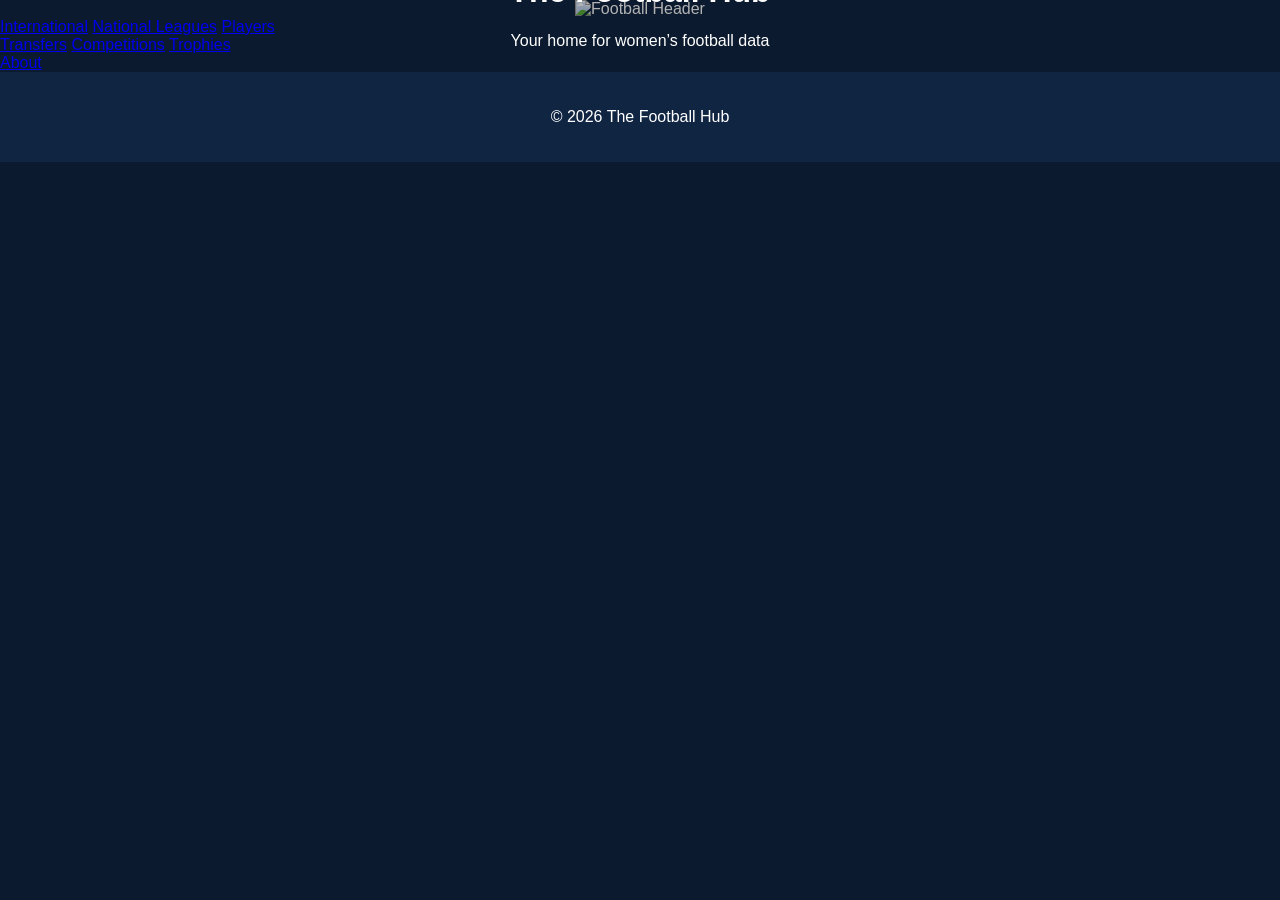
==== index.html @ 7d337dee "Refactor navigation structure and styles in index.html" ====
<!DOCTYPE html>
<html>
<head>
  <meta charset="UTF-8">
  <title>The Football Hub</title>
  <link rel="stylesheet" href="style.css">
</head>

<body>

  <!-- HERO HEADER -->
  <header class="hero-header">
    <img src="header.jpg" alt="Football Header" class="hero-image">
    <div class="hero-text">
      <h1>The Football Hub</h1>
      <p>Your home for women’s football data</p>
    </div>
  </header>

  <!-- DASHBOARD -->
  <section class="dashboard">

    <!-- PRIMARY ROW -->
    <div class="dash-row large">
      <a class="dash-tile" href="international.html">International</a>
      <a class="dash-tile" href="national.html">National Leagues</a>
      <a class="dash-tile" href="players.html">Players</a>
    </div>

    <!-- SECONDARY ROW -->
    <div class="dash-row medium">
      <a class="dash-tile" href="transfers.html">Transfers</a>
      <a class="dash-tile" href="competitions.html">Competitions</a>
      <a class="dash-tile" href="trophies.html">Trophies</a>
    </div>

    <!-- FOOTER ROW -->
    <div class="dash-row wide">
      <a class="dash-tile" href="about.html">About</a>
    </div>

  </section>

  <!-- FOOTER -->
  <footer>
    <p>© 2026 The Football Hub</p>
  </footer>

</body>
</html>
---- style.css ----
body {
  margin: 0;
  font-family: Arial, sans-serif;
  background-color: #0b1a2e;
  color: white;
}

/* HERO HEADER */
.hero-header {
  position: relative;
  text-align: center;
  color: white;
}

.hero-image {
  width: 100%;
  height: 300px;
  object-fit: cover;
  filter: brightness(70%);
}

.hero-text {
  position: absolute;
  top: 50%;
  left: 50%;
  transform: translate(-50%, -50%);
}

/* NAVIGATION */
.main-nav {
  display: flex;
  justify-content: center;
  gap: 20px;
  background-color: #102542;
  padding: 15px;
}

.main-nav a {
  color: white;
  text-decoration: none;
  font-weight: bold;
}

/* LATEST NEWS */
.latest-news {
  padding: 40px;
  text-align: center;
}

.news-grid {
  display: flex;
  justify-content: center;
  gap: 20px;
  flex-wrap: wrap;
}

.news-card {
  background-color: #1c3557;
  padding: 20px;
  width: 250px;
  border-radius: 10px;
}

/* FOOTER */
footer {
  text-align: center;
  padding: 20px;
  background-color: #102542;
}

/* NAV BLOCKS */
.nav-blocks {
  padding: 40px;
  background-color: #F7F7F7;
}

.nav-row {
  display: flex;
  justify-content: center;
  gap: 30px;
  margin-bottom: 30px;
}

.nav-block {
  background-color: #1A1A1A;
  color: #F7F7F7;
  padding: 40px 60px;
  font-size: 24px;
  font-weight: bold;
  text-decoration: none;
  border-radius: 12px;
  transition: 0.3s;
  border: 2px solid #D4AF37;
}

.nav-block:hover {
  background-color: #333333;
  transform: translateY(-5px);
}
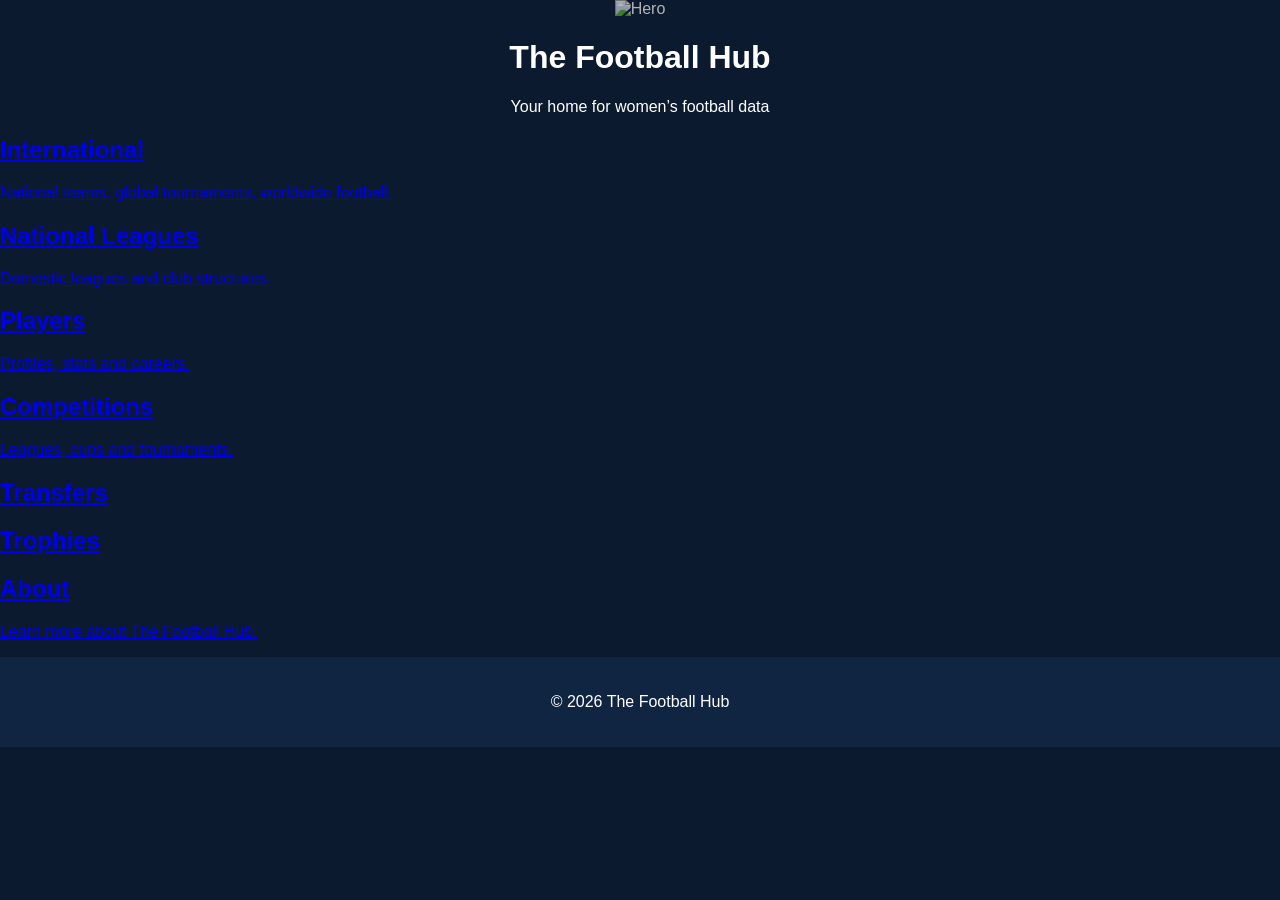
==== commit 2ed98189: "Refactor HTML structure and update class names" ====
--- a/index.html
+++ b/index.html
@@ -8,41 +8,54 @@
 
 <body>
 
-  <!-- HERO HEADER -->
+  <!-- HERO -->
   <header class="hero-header">
-    <img src="header.jpg" alt="Football Header" class="hero-image">
-    <div class="hero-text">
+    <img src="header.jpg" class="hero-image" alt="Hero">
+    <div class="hero-glass">
       <h1>The Football Hub</h1>
       <p>Your home for women’s football data</p>
     </div>
   </header>
 
-  <!-- DASHBOARD -->
-  <section class="dashboard">
+  <!-- EDITORIAL GLASS GRID -->
+  <section class="editorial-grid">
 
-    <!-- PRIMARY ROW -->
-    <div class="dash-row large">
-      <a class="dash-tile" href="international.html">International</a>
-      <a class="dash-tile" href="national.html">National Leagues</a>
-      <a class="dash-tile" href="players.html">Players</a>
-    </div>
+    <a href="international.html" class="glass-tile large-tile">
+      <h2>International</h2>
+      <p>National teams, global tournaments, worldwide football.</p>
+    </a>
 
-    <!-- SECONDARY ROW -->
-    <div class="dash-row medium">
-      <a class="dash-tile" href="transfers.html">Transfers</a>
-      <a class="dash-tile" href="competitions.html">Competitions</a>
-      <a class="dash-tile" href="trophies.html">Trophies</a>
-    </div>
+    <a href="national.html" class="glass-tile medium-tile">
+      <h2>National Leagues</h2>
+      <p>Domestic leagues and club structures.</p>
+    </a>
 
-    <!-- FOOTER ROW -->
-    <div class="dash-row wide">
-      <a class="dash-tile" href="about.html">About</a>
-    </div>
+    <a href="players.html" class="glass-tile medium-tile">
+      <h2>Players</h2>
+      <p>Profiles, stats and careers.</p>
+    </a>
+
+    <a href="competitions.html" class="glass-tile wide-tile">
+      <h2>Competitions</h2>
+      <p>Leagues, cups and tournaments.</p>
+    </a>
+
+    <a href="transfers.html" class="glass-tile small-tile">
+      <h2>Transfers</h2>
+    </a>
+
+    <a href="trophies.html" class="glass-tile small-tile">
+      <h2>Trophies</h2>
+    </a>
+
+    <a href="about.html" class="glass-tile footer-tile">
+      <h2>About</h2>
+      <p>Learn more about The Football Hub.</p>
+    </a>
 
   </section>
 
-  <!-- FOOTER -->
-  <footer>
+  <footer class="footer-glass">
     <p>© 2026 The Football Hub</p>
   </footer>
 
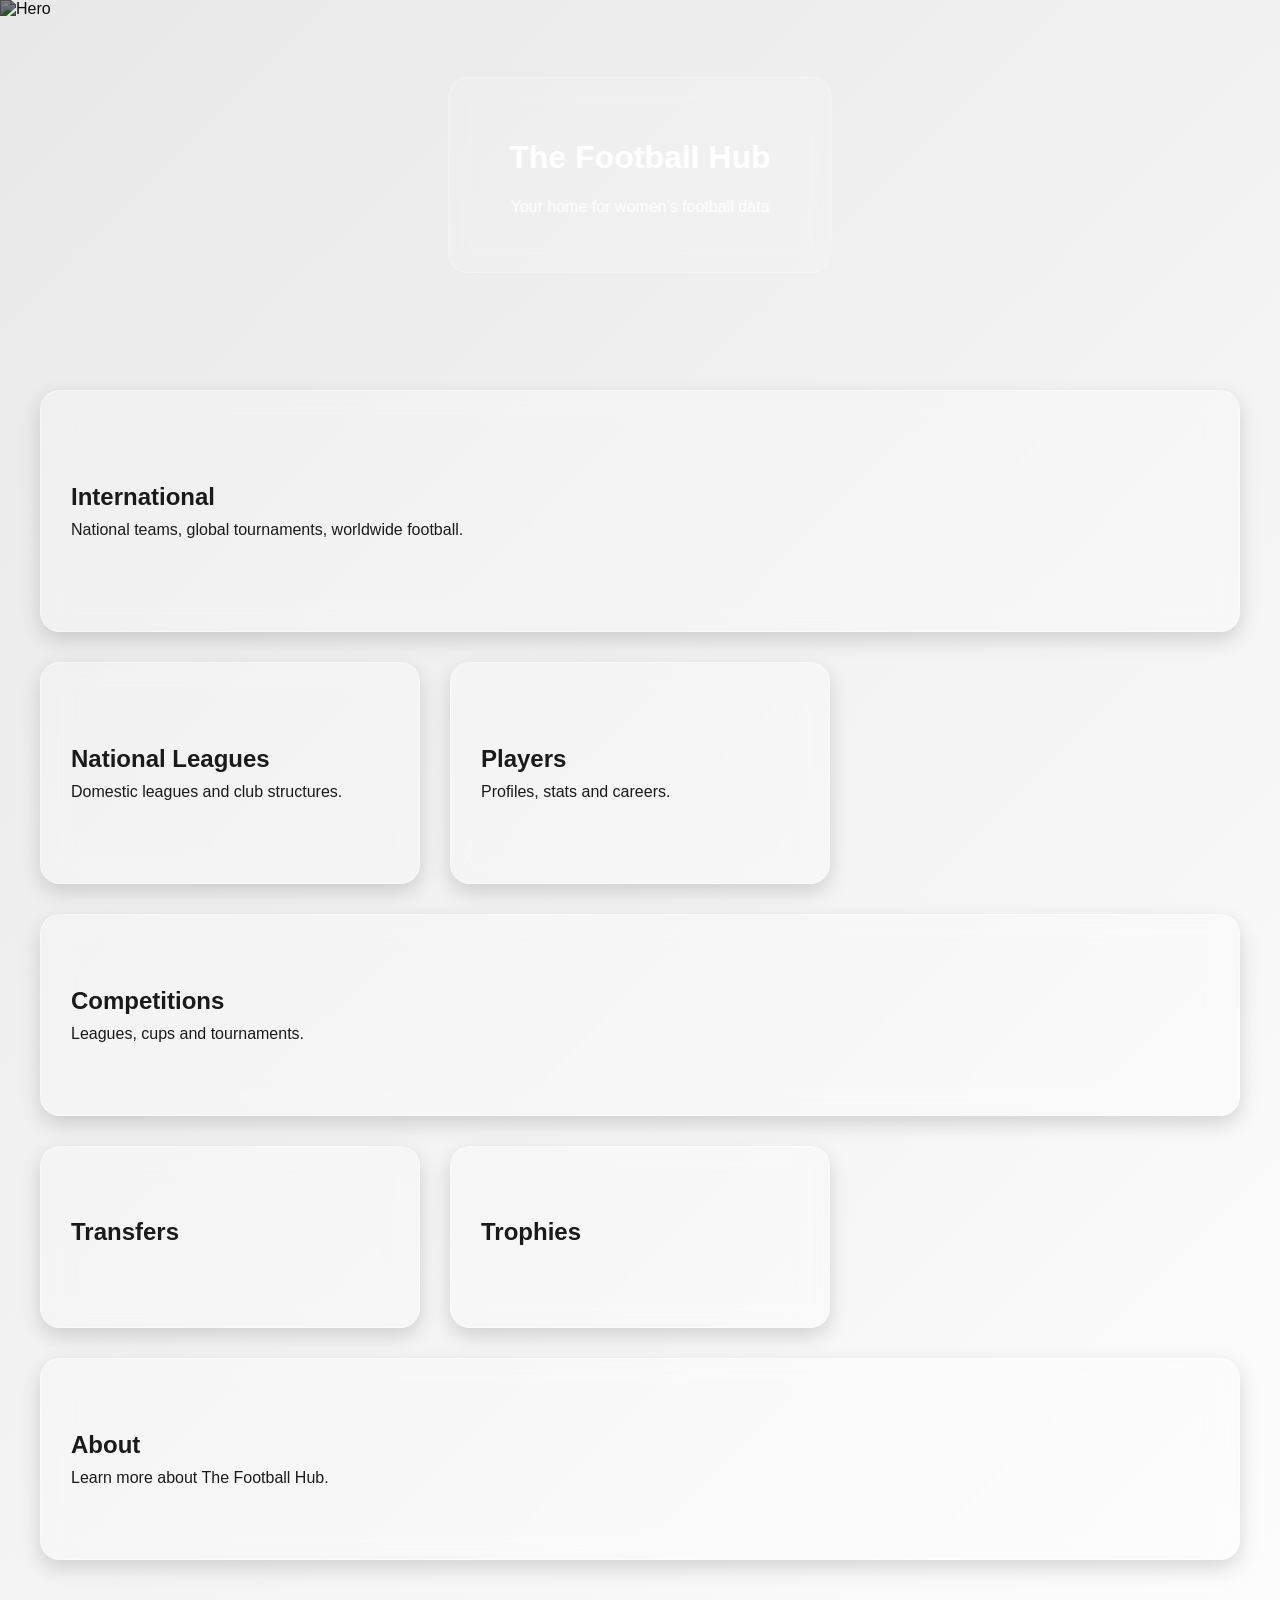
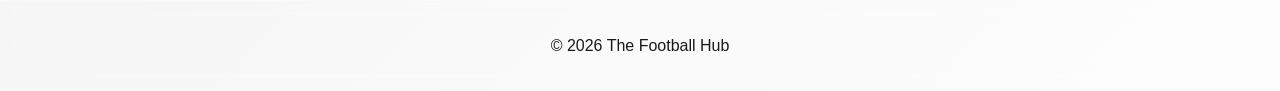
==== commit 0bb51854: "Add cache-busting query parameter to stylesheet" ====
--- a/index.html
+++ b/index.html
@@ -3,7 +3,7 @@
 <head>
   <meta charset="UTF-8">
   <title>The Football Hub</title>
-  <link rel="stylesheet" href="style.css">
+  <link rel="stylesheet" href="style.css?v=2">
 </head>
 
 <body>
--- a/style.css
+++ b/style.css
@@ -1,99 +1,112 @@
+/* GLOBAL */
 body {
   margin: 0;
   font-family: Arial, sans-serif;
-  background-color: #0b1a2e;
-  color: white;
+  background: linear-gradient(135deg, #e8e8e8, #fdfdfd);
+  color: #1A1A1A;
 }
 
-/* HERO HEADER */
+a {
+  text-decoration: none;
+  color: inherit;
+}
+
+/* HERO SECTION */
 .hero-header {
   position: relative;
-  text-align: center;
-  color: white;
+  height: 350px;
+  overflow: hidden;
 }
 
 .hero-image {
   width: 100%;
-  height: 300px;
+  height: 100%;
   object-fit: cover;
-  filter: brightness(70%);
+  filter: brightness(50%);
 }
 
-.hero-text {
+.hero-glass {
   position: absolute;
   top: 50%;
   left: 50%;
   transform: translate(-50%, -50%);
+  padding: 40px 60px;
+  background: rgba(255, 255, 255, 0.15);
+  backdrop-filter: blur(12px);
+  border-radius: 20px;
+  text-align: center;
+  color: #fff;
+  border: 1px solid rgba(255, 255, 255, 0.3);
 }
 
-/* NAVIGATION */
-.main-nav {
-  display: flex;
-  justify-content: center;
-  gap: 20px;
-  background-color: #102542;
-  padding: 15px;
+/* EDITORIAL GRID */
+.editorial-grid {
+  display: grid;
+  grid-template-columns: repeat(3, 1fr);
+  gap: 30px;
+  padding: 40px;
 }
 
-.main-nav a {
-  color: white;
-  text-decoration: none;
-  font-weight: bold;
+/* GLASS TILES */
+.glass-tile {
+  padding: 30px;
+  border-radius: 20px;
+  background: rgba(255, 255, 255, 0.25);
+  backdrop-filter: blur(14px);
+  border: 1px solid rgba(255, 255, 255, 0.35);
+  box-shadow: 0px 8px 20px rgba(0,0,0,0.15);
+  transition: 0.3s;
+  display: flex;
+  flex-direction: column;
+  justify-content: center;
 }
 
-/* LATEST NEWS */
-.latest-news {
-  padding: 40px;
-  text-align: center;
+.glass-tile:hover {
+  transform: translateY(-6px);
+  background: rgba(255, 255, 255, 0.35);
 }
 
-.news-grid {
-  display: flex;
-  justify-content: center;
-  gap: 20px;
-  flex-wrap: wrap;
+.glass-tile h2 {
+  margin: 0 0 10px 0;
+  font-size: 24px;
+  font-weight: bold;
+  color: #1A1A1A;
 }
 
-.news-card {
-  background-color: #1c3557;
-  padding: 20px;
-  width: 250px;
-  border-radius: 10px;
+.glass-tile p {
+  margin: 0;
+  color: #1A1A1A;
+}
+
+/* TILE SIZES */
+.large-tile {
+  grid-column: span 3;
+  height: 180px;
+}
+
+.medium-tile {
+  height: 160px;
+}
+
+.wide-tile {
+  grid-column: span 3;
+  height: 140px;
+}
+
+.small-tile {
+  height: 120px;
+}
+
+.footer-tile {
+  grid-column: span 3;
+  height: 140px;
 }
 
 /* FOOTER */
-footer {
+.footer-glass {
   text-align: center;
   padding: 20px;
-  background-color: #102542;
+  background: rgba(255, 255, 255, 0.25);
+  backdrop-filter: blur(10px);
+  border-top: 1px solid rgba(255, 255, 255, 0.3);
 }
-
-/* NAV BLOCKS */
-.nav-blocks {
-  padding: 40px;
-  background-color: #F7F7F7;
-}
-
-.nav-row {
-  display: flex;
-  justify-content: center;
-  gap: 30px;
-  margin-bottom: 30px;
-}
-
-.nav-block {
-  background-color: #1A1A1A;
-  color: #F7F7F7;
-  padding: 40px 60px;
-  font-size: 24px;
-  font-weight: bold;
-  text-decoration: none;
-  border-radius: 12px;
-  transition: 0.3s;
-  border: 2px solid #D4AF37;
-}
-
-.nav-block:hover {
-  background-color: #333333;
-  transform: translateY(-5px);
-}
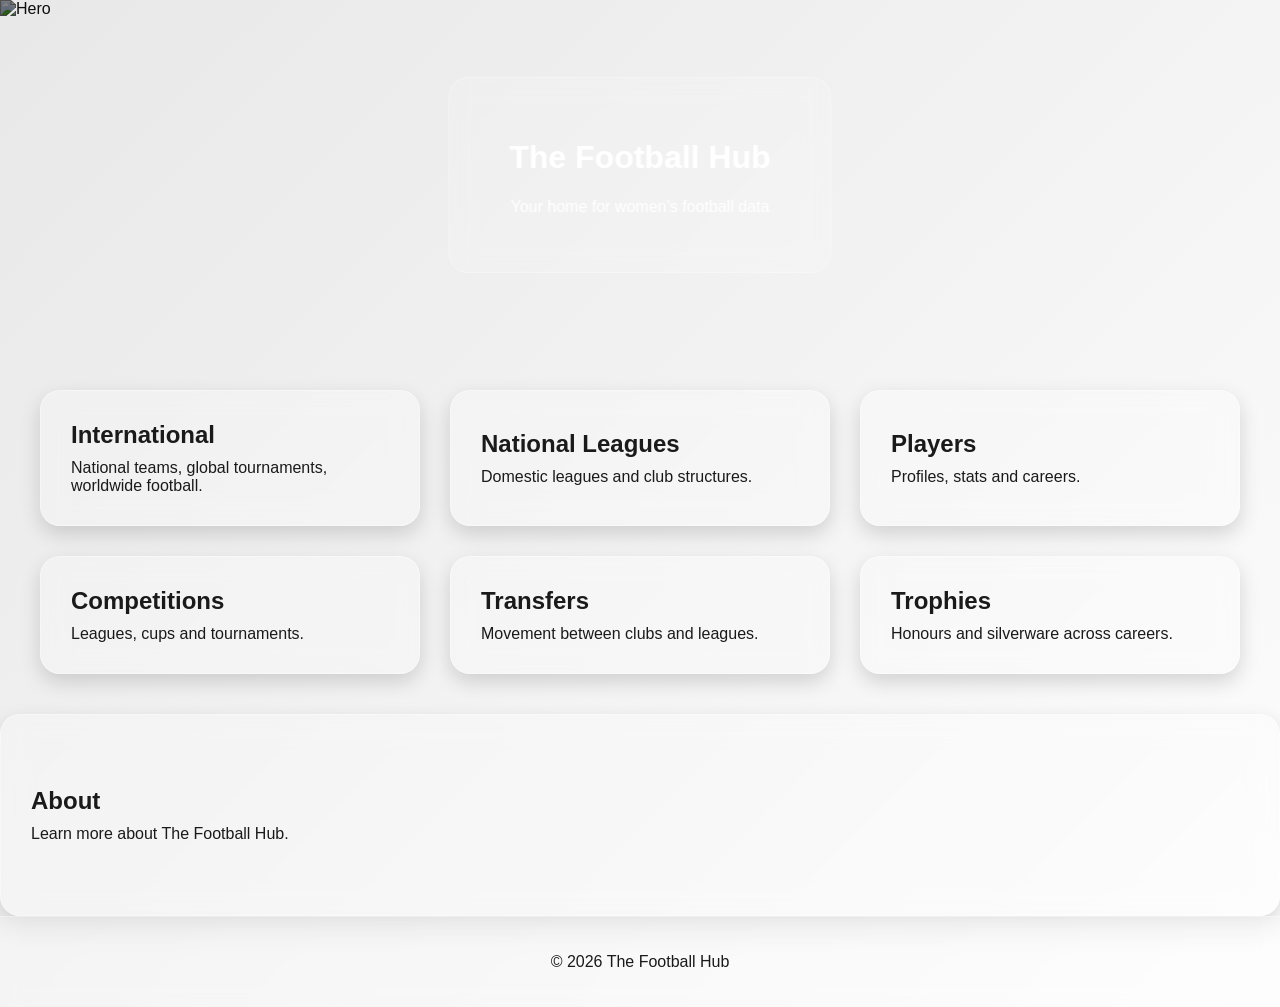
==== commit 059803a6: "Refactor editorial grid links for consistency" ====
--- a/index.html
+++ b/index.html
@@ -18,40 +18,45 @@
   </header>
 
   <!-- EDITORIAL GLASS GRID -->
-  <section class="editorial-grid">
+<section class="editorial-grid">
 
-    <a href="international.html" class="glass-tile large-tile">
-      <h2>International</h2>
-      <p>National teams, global tournaments, worldwide football.</p>
-    </a>
+  <a href="international.html" class="glass-tile">
+    <h2>International</h2>
+    <p>National teams, global tournaments, worldwide football.</p>
+  </a>
 
-    <a href="national.html" class="glass-tile medium-tile">
-      <h2>National Leagues</h2>
-      <p>Domestic leagues and club structures.</p>
-    </a>
+  <a href="national.html" class="glass-tile">
+    <h2>National Leagues</h2>
+    <p>Domestic leagues and club structures.</p>
+  </a>
 
-    <a href="players.html" class="glass-tile medium-tile">
-      <h2>Players</h2>
-      <p>Profiles, stats and careers.</p>
-    </a>
+  <a href="players.html" class="glass-tile">
+    <h2>Players</h2>
+    <p>Profiles, stats and careers.</p>
+  </a>
 
-    <a href="competitions.html" class="glass-tile wide-tile">
-      <h2>Competitions</h2>
-      <p>Leagues, cups and tournaments.</p>
-    </a>
+  <a href="competitions.html" class="glass-tile">
+    <h2>Competitions</h2>
+    <p>Leagues, cups and tournaments.</p>
+  </a>
 
-    <a href="transfers.html" class="glass-tile small-tile">
-      <h2>Transfers</h2>
-    </a>
+  <a href="transfers.html" class="glass-tile">
+    <h2>Transfers</h2>
+    <p>Movement between clubs and leagues.</p>
+  </a>
 
-    <a href="trophies.html" class="glass-tile small-tile">
-      <h2>Trophies</h2>
-    </a>
+  <a href="trophies.html" class="glass-tile">
+    <h2>Trophies</h2>
+    <p>Honours and silverware across careers.</p>
+  </a>
 
-    <a href="about.html" class="glass-tile footer-tile">
-      <h2>About</h2>
-      <p>Learn more about The Football Hub.</p>
-    </a>
+</section>
+
+<a href="about.html" class="glass-tile footer-tile">
+  <h2>About</h2>
+  <p>Learn more about The Football Hub.</p>
+</a>
+
 
   </section>
 
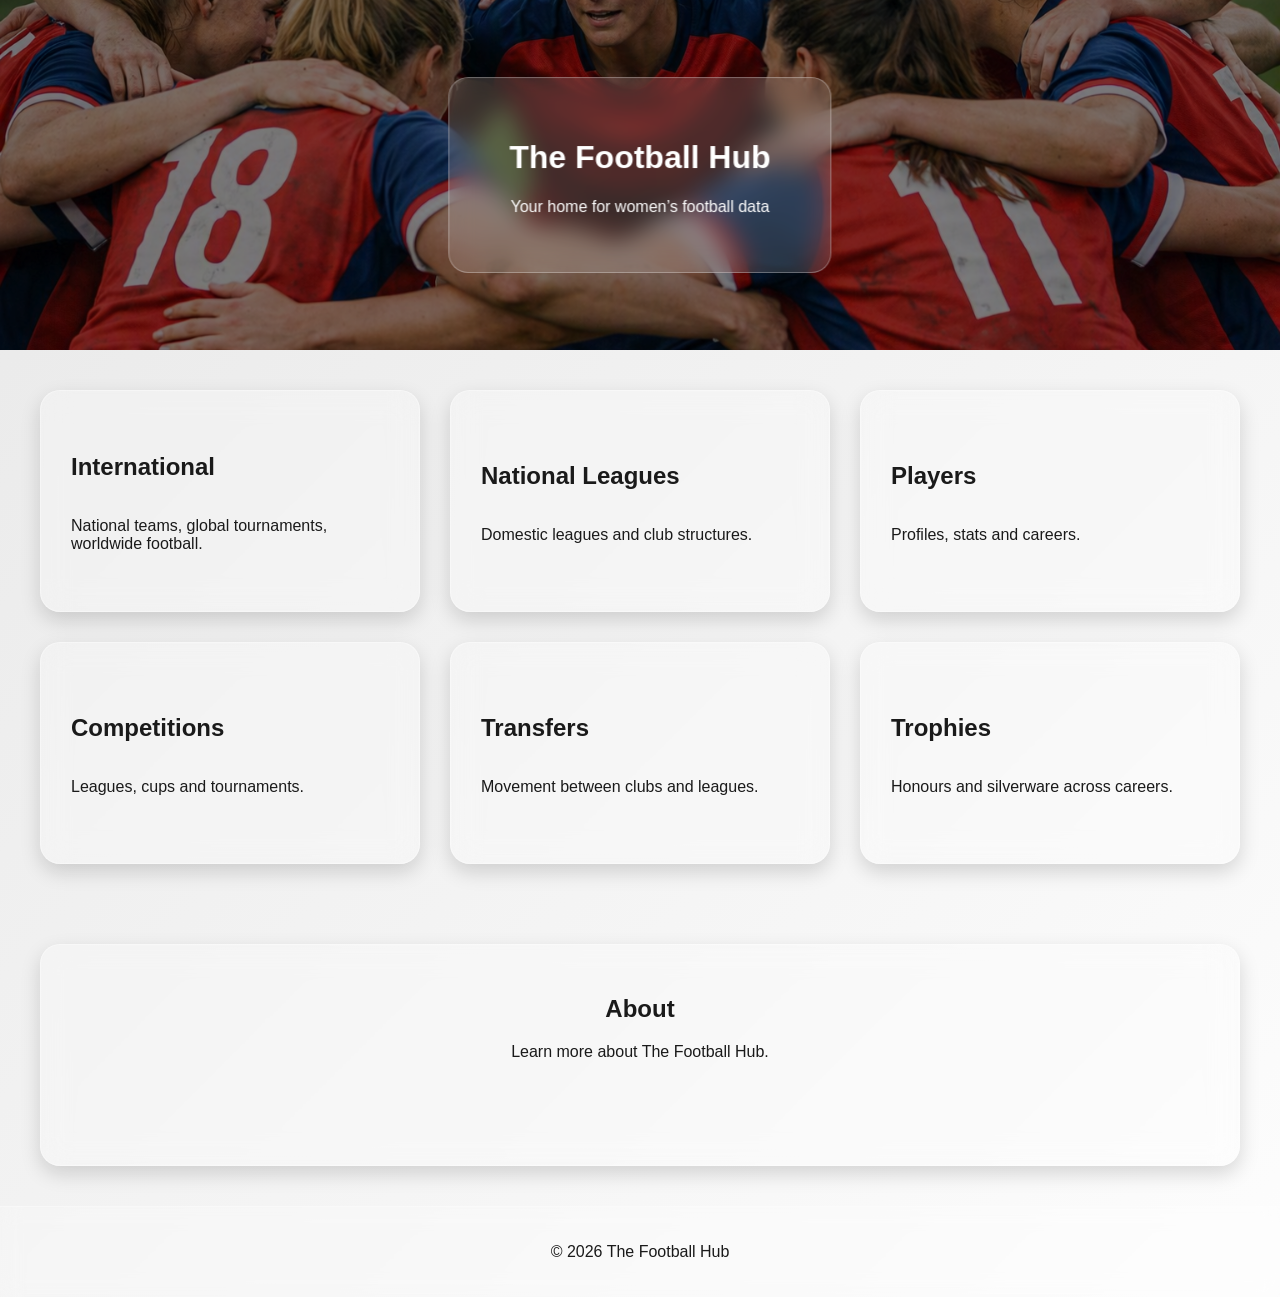
==== commit 3098e9bb: "Replace header image from header.jpg to header.png" ====
--- a/index.html
+++ b/index.html
@@ -10,7 +10,7 @@
 
   <!-- HERO -->
   <header class="hero-header">
-    <img src="header.jpg" class="hero-image" alt="Hero">
+    <img src="header.png" class="hero-image" alt="Hero">
     <div class="hero-glass">
       <h1>The Football Hub</h1>
       <p>Your home for women’s football data</p>
--- a/style.css
+++ b/style.css
@@ -59,6 +59,7 @@
   display: flex;
   flex-direction: column;
   justify-content: center;
+  height: 160px;
 }
 
 .glass-tile:hover {
@@ -66,40 +67,17 @@
   background: rgba(255, 255, 255, 0.35);
 }
 
-.glass-tile h2 {
-  margin: 0 0 10px 0;
-  font-size: 24px;
-  font-weight: bold;
-  color: #1A1A1A;
-}
-
-.glass-tile p {
-  margin: 0;
-  color: #1A1A1A;
-}
-
-/* TILE SIZES */
-.large-tile {
-  grid-column: span 3;
-  height: 180px;
-}
-
-.medium-tile {
-  height: 160px;
-}
-
-.wide-tile {
-  grid-column: span 3;
-  height: 140px;
-}
-
-.small-tile {
-  height: 120px;
-}
-
+/* FOOTER TILE */
 .footer-tile {
-  grid-column: span 3;
-  height: 140px;
+  display: block;
+  margin: 40px;
+  padding: 30px;
+  border-radius: 20px;
+  background: rgba(255, 255, 255, 0.25);
+  backdrop-filter: blur(14px);
+  border: 1px solid rgba(255, 255, 255, 0.35);
+  box-shadow: 0px 8px 20px rgba(0,0,0,0.15);
+  text-align: center;
 }
 
 /* FOOTER */
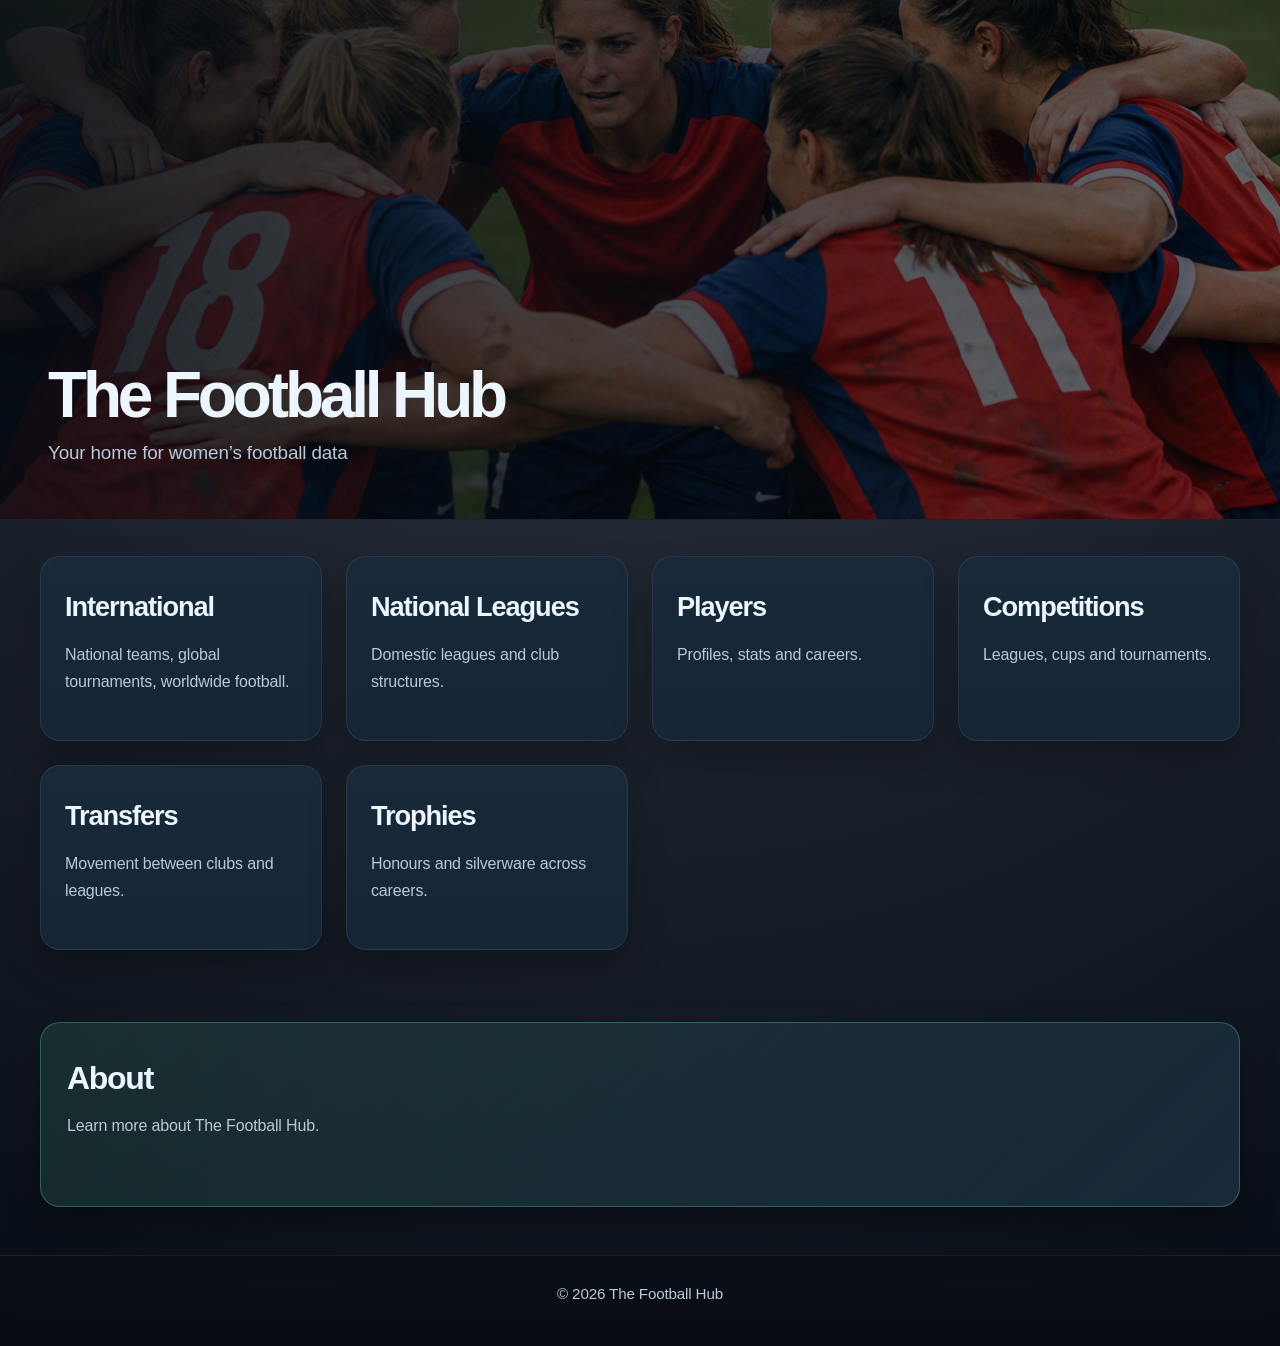
==== commit 0aca7e79: "Update stylesheet version in index.html" ====
--- a/index.html
+++ b/index.html
@@ -3,7 +3,7 @@
 <head>
   <meta charset="UTF-8">
   <title>The Football Hub</title>
-  <link rel="stylesheet" href="style.css?v=2">
+  <link rel="stylesheet" href="style.css?v=3">
 </head>
 
 <body>
--- a/style.css
+++ b/style.css
@@ -1,9 +1,54 @@
-/* GLOBAL */
+/* ==========================
+   ROOT VARIABLES
+========================== */
+
+:root {
+  --bg: #0b1320;
+  --bg-deep: #070d15;
+  --surface: #101b2a;
+  --surface-strong: #152536;
+  --card: #18293a;
+  --card-hover: #20314a;
+  --panel: rgba(255, 255, 255, 0.02);
+
+  --accent: #5fe0a4;
+  --accent-strong: #38c98b;
+  --accent-soft: rgba(95, 224, 164, 0.18);
+
+  --gold: #f4c86d;
+  --gold-soft: rgba(244, 200, 109, 0.18);
+
+  --text: #edf5ff;
+  --text-secondary: #b9c8d9;
+  --text-muted: #94a7bd;
+
+  --border: rgba(255, 255, 255, 0.08);
+  --shadow: 0 18px 36px rgba(0, 0, 0, 0.26);
+  --radius-lg: 20px;
+  --radius-md: 14px;
+  --radius-sm: 10px;
+}
+
+/* ==========================
+   GLOBAL
+========================== */
+
+* {
+  box-sizing: border-box;
+}
+
+html {
+  scroll-behavior: smooth;
+}
+
 body {
   margin: 0;
-  font-family: Arial, sans-serif;
-  background: linear-gradient(135deg, #e8e8e8, #fdfdfd);
-  color: #1A1A1A;
+  font-family: 'Inter', 'Segoe UI', Arial, sans-serif;
+  background:
+    radial-gradient(circle at top, rgba(27, 46, 69, 0.8) 0%, rgba(11, 19, 32, 0.9) 30%, var(--bg-deep) 100%);
+  color: var(--text);
+  line-height: 1.6;
+  letter-spacing: -0.01em;
 }
 
 a {
@@ -11,80 +56,398 @@
   color: inherit;
 }
 
-/* HERO SECTION */
+img {
+  max-width: 100%;
+  display: block;
+}
+
+section {
+  margin-bottom: 72px;
+  position: relative;
+}
+
+/* ==========================
+   HERO SECTION
+========================== */
+
 .hero-header {
   position: relative;
-  height: 350px;
+  height: 520px;
   overflow: hidden;
+  background: #0a1018;
+  border-bottom: 1px solid var(--border);
+}
+
+.hero-header::before {
+  content: "";
+  position: absolute;
+  inset: 0;
+  background: linear-gradient(
+    90deg,
+    rgba(7, 13, 21, 0.82) 0%,
+    rgba(7, 13, 21, 0.52) 38%,
+    rgba(7, 13, 21, 0.18) 100%
+  );
+  z-index: 1;
 }
 
 .hero-image {
   width: 100%;
   height: 100%;
   object-fit: cover;
-  filter: brightness(50%);
+  filter: brightness(0.52) saturate(1.08);
+  transform: scale(1.02);
 }
 
 .hero-glass {
   position: absolute;
-  top: 50%;
-  left: 50%;
-  transform: translate(-50%, -50%);
-  padding: 40px 60px;
-  background: rgba(255, 255, 255, 0.15);
-  backdrop-filter: blur(12px);
-  border-radius: 20px;
-  text-align: center;
-  color: #fff;
-  border: 1px solid rgba(255, 255, 255, 0.3);
-}
-
-/* EDITORIAL GRID */
+  left: 48px;
+  bottom: 52px;
+  z-index: 2;
+  max-width: 640px;
+}
+
+.hero-glass h1 {
+  margin: 0 0 14px;
+  font-size: clamp(2.7rem, 5vw, 5rem);
+  line-height: 0.94;
+  letter-spacing: -0.065em;
+  font-weight: 800;
+  color: var(--text);
+}
+
+.hero-glass p {
+  margin: 0;
+  font-size: 1.18rem;
+  color: var(--text-secondary);
+  max-width: 560px;
+  line-height: 1.5;
+}
+
+/* ==========================
+   SECTION HEADINGS
+========================== */
+
+h2 {
+  margin: 0 0 26px 40px;
+  font-size: clamp(1.5rem, 2vw, 2.1rem);
+  font-weight: 700;
+  color: var(--text);
+  letter-spacing: -0.04em;
+}
+
+/* ==========================
+   HOMEPAGE GRID
+========================== */
+
 .editorial-grid {
   display: grid;
-  grid-template-columns: repeat(3, 1fr);
-  gap: 30px;
-  padding: 40px;
-}
-
-/* GLASS TILES */
+  grid-template-columns: repeat(auto-fit, minmax(260px, 1fr));
+  gap: 24px;
+  padding: 36px 40px 0;
+}
+
+/* ==========================
+   CONTENT CARDS
+========================== */
+
 .glass-tile {
-  padding: 30px;
-  border-radius: 20px;
-  background: rgba(255, 255, 255, 0.25);
-  backdrop-filter: blur(14px);
-  border: 1px solid rgba(255, 255, 255, 0.35);
-  box-shadow: 0px 8px 20px rgba(0,0,0,0.15);
-  transition: 0.3s;
-  display: flex;
-  flex-direction: column;
-  justify-content: center;
-  height: 160px;
+  background: linear-gradient(180deg, var(--card) 0%, var(--surface-strong) 100%);
+  border: 1px solid var(--border);
+  border-radius: var(--radius-lg);
+  padding: 28px 24px;
+  min-height: 185px;
+  box-shadow: var(--shadow);
+  transition: transform 0.25s ease, border-color 0.25s ease, box-shadow 0.25s ease, background 0.25s ease;
+  position: relative;
+  overflow: hidden;
+}
+
+.glass-tile::before {
+  content: "";
+  position: absolute;
+  left: 0;
+  top: 0;
+  width: 100%;
+  height: 3px;
+  background: linear-gradient(90deg, var(--accent), var(--gold));
+  opacity: 0;
+  transition: opacity 0.25s ease;
 }
 
 .glass-tile:hover {
-  transform: translateY(-6px);
-  background: rgba(255, 255, 255, 0.35);
-}
-
-/* FOOTER TILE */
+  background: linear-gradient(180deg, var(--card-hover) 0%, #22395d 100%);
+  border-color: rgba(95, 224, 164, 0.45);
+  transform: translateY(-4px);
+  box-shadow: 0 24px 50px rgba(0, 0, 0, 0.3);
+}
+
+.glass-tile:hover::before {
+  opacity: 1;
+}
+
+.glass-tile h2 {
+  margin: 0 0 12px;
+  font-size: 1.7rem;
+  font-weight: 700;
+  letter-spacing: -0.04em;
+  color: var(--text);
+}
+
+.glass-tile p {
+  margin: 0;
+  font-size: 1rem;
+  line-height: 1.7;
+  color: var(--text-secondary);
+}
+
+/* ==========================
+   LEAGUE DASHBOARD
+========================== */
+
+.league-dashboard {
+  display: grid;
+  grid-template-columns: repeat(auto-fit, minmax(260px, 1fr));
+  gap: 24px;
+  padding: 0 40px;
+}
+
+/* ==========================
+   LEAGUE CARDS
+========================== */
+
+.league-card {
+  background: linear-gradient(180deg, var(--card) 0%, var(--surface-strong) 100%);
+  border: 1px solid var(--border);
+  border-radius: var(--radius-lg);
+  padding: 24px 20px;
+  text-align: center;
+  transition: all 0.25s ease;
+  box-shadow: var(--shadow);
+  position: relative;
+  overflow: hidden;
+}
+
+.league-card::before {
+  content: "";
+  position: absolute;
+  inset: 0 0 auto 0;
+  height: 3px;
+  background: linear-gradient(90deg, var(--gold), var(--accent));
+  opacity: 0;
+  transition: opacity 0.25s ease;
+}
+
+.league-card:hover {
+  background: linear-gradient(180deg, var(--card-hover) 0%, #243b5d 100%);
+  transform: translateY(-4px);
+  border-color: rgba(95, 224, 164, 0.45);
+}
+
+.league-card:hover::before {
+  opacity: 1;
+}
+
+.league-card img {
+  width: 72px;
+  height: 72px;
+  object-fit: contain;
+  display: block;
+  margin: 0 auto 16px;
+  filter: drop-shadow(0 8px 16px rgba(0, 0, 0, 0.22));
+}
+
+.league-card h3 {
+  font-size: 1.2rem;
+  font-weight: 700;
+  margin: 0 0 10px;
+  color: var(--text);
+}
+
+.league-card p {
+  font-size: 0.98rem;
+  line-height: 1.6;
+  color: var(--text-secondary);
+  margin: 0;
+}
+
+/* ==========================
+   TABLES
+========================== */
+
+.glass-table {
+  width: 100%;
+  border-collapse: collapse;
+  background: linear-gradient(180deg, var(--card) 0%, var(--surface-strong) 100%);
+  border: 1px solid var(--border);
+  border-radius: var(--radius-md);
+  overflow: hidden;
+  margin-top: 18px;
+  box-shadow: var(--shadow);
+}
+
+.glass-table th {
+  background: rgba(255, 255, 255, 0.02);
+  color: var(--text);
+  padding: 14px 16px;
+  font-size: 0.76rem;
+  font-weight: 700;
+  text-transform: uppercase;
+  letter-spacing: 0.08em;
+  text-align: left;
+  border-bottom: 1px solid var(--border);
+}
+
+.glass-table td {
+  padding: 16px;
+  color: var(--text-secondary);
+  border-bottom: 1px solid var(--border);
+}
+
+.glass-table tr:last-child td {
+  border-bottom: none;
+}
+
+.glass-table tr:hover {
+  background: rgba(255, 255, 255, 0.02);
+}
+
+/* ==========================
+   STAT BOXES
+========================== */
+
+.stat-box {
+  background: linear-gradient(180deg, var(--card) 0%, var(--surface-strong) 100%);
+  border: 1px solid var(--border);
+  border-radius: var(--radius-md);
+  padding: 24px 20px;
+  text-align: center;
+  box-shadow: var(--shadow);
+}
+
+.stat-box h3 {
+  margin: 0 0 10px;
+  font-size: 0.9rem;
+  font-weight: 600;
+  letter-spacing: 0.08em;
+  text-transform: uppercase;
+  color: var(--text-muted);
+}
+
+.stat-box p {
+  margin: 0;
+  font-size: clamp(1.8rem, 2.5vw, 2.4rem);
+  font-weight: 800;
+  letter-spacing: -0.05em;
+  color: var(--text);
+}
+
+/* ==========================
+   FOOTER TILE
+========================== */
+
 .footer-tile {
   display: block;
   margin: 40px;
-  padding: 30px;
-  border-radius: 20px;
-  background: rgba(255, 255, 255, 0.25);
-  backdrop-filter: blur(14px);
-  border: 1px solid rgba(255, 255, 255, 0.35);
-  box-shadow: 0px 8px 20px rgba(0,0,0,0.15);
-  text-align: center;
-}
-
-/* FOOTER */
+  padding: 30px 26px;
+  background: linear-gradient(135deg, rgba(95, 224, 164, 0.12) 0%, var(--card) 100%);
+  border: 1px solid rgba(95, 224, 164, 0.3);
+  border-radius: var(--radius-lg);
+  text-align: left;
+  box-shadow: var(--shadow);
+  transition: transform 0.25s ease, border-color 0.25s ease;
+}
+
+.footer-tile:hover {
+  transform: translateY(-2px);
+  border-color: rgba(95, 224, 164, 0.5);
+}
+
+.footer-tile h2 {
+  margin: 0 0 8px;
+  font-size: 2rem;
+}
+
+.footer-tile p {
+  margin: 0;
+  color: var(--text-secondary);
+}
+
+/* ==========================
+   FOOTER
+========================== */
+
 .footer-glass {
   text-align: center;
-  padding: 20px;
-  background: rgba(255, 255, 255, 0.25);
-  backdrop-filter: blur(10px);
-  border-top: 1px solid rgba(255, 255, 255, 0.3);
-}
+  padding: 26px 20px 40px;
+  margin-top: 48px;
+  background: linear-gradient(180deg, rgba(10, 15, 23, 0.8), rgba(9, 12, 18, 1));
+  border-top: 1px solid var(--border);
+  color: var(--text-secondary);
+}
+
+.footer-glass p {
+  margin: 0;
+  font-size: 0.95rem;
+}
+
+/* ==========================
+   RESPONSIVE
+========================== */
+
+@media (max-width: 768px) {
+  .hero-header {
+    height: 420px;
+  }
+
+  .hero-glass {
+    left: 24px;
+    right: 24px;
+    bottom: 26px;
+    max-width: none;
+  }
+
+  .editorial-grid,
+  .league-dashboard {
+    padding-left: 20px;
+    padding-right: 20px;
+    gap: 18px;
+  }
+
+  h2 {
+    margin-left: 20px;
+    margin-right: 20px;
+  }
+
+  .glass-tile,
+  .league-card {
+    padding: 22px 18px;
+  }
+
+  .footer-tile {
+    margin: 20px;
+  }
+}
+
+@media (max-width: 480px) {
+  .hero-header {
+    height: 360px;
+  }
+
+  .hero-glass h1 {
+    font-size: 2.4rem;
+    letter-spacing: -0.06em;
+  }
+
+  .hero-glass p {
+    font-size: 1rem;
+  }
+
+  .glass-tile h2 {
+    font-size: 1.4rem;
+  }
+
+  .footer-tile h2 {
+    font-size: 1.6rem;
+  }
+}
